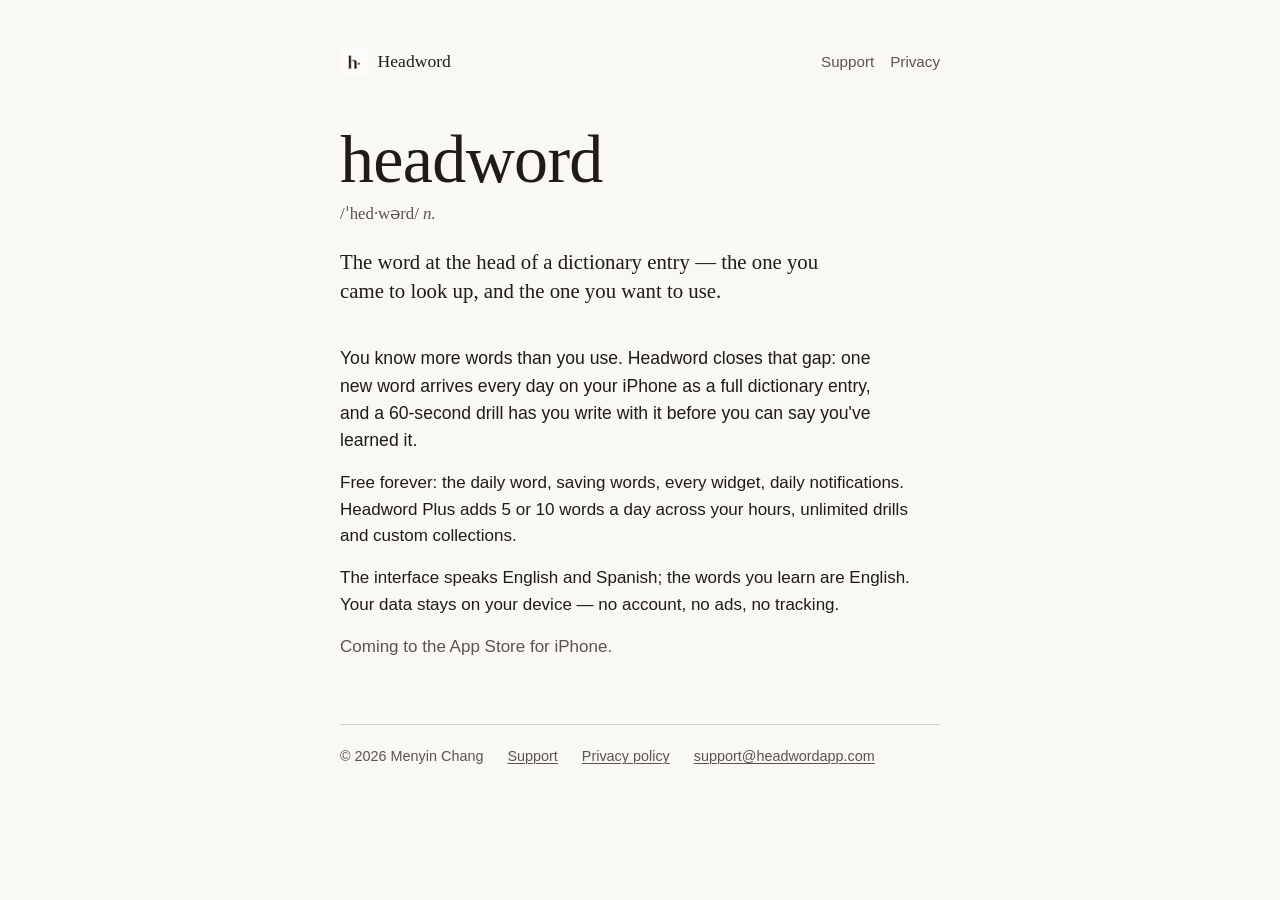
==== index.html @ 038a137e "feat: landing, support and privacy pages for headwordapp.com Co-Authored-By: Claude Fable 5 <noreply" ====
<!doctype html>
<html lang="en">
<head>
  <meta charset="utf-8">
  <meta name="viewport" content="width=device-width, initial-scale=1">
  <title>Headword</title>
  <meta name="description" content="A word a day on your Lock Screen, and a 60-second drill that makes you write with it. An English vocabulary app for iPhone.">
  <link rel="icon" href="/icon.png">
  <link rel="apple-touch-icon" href="/icon.png">
  <link rel="stylesheet" href="/style.css">
</head>
<body>
<main>
  <nav class="top" aria-label="Site">
    <a class="home" href="/" aria-current="page"><img src="/icon.png" alt="">Headword</a>
    <span class="spacer"></span>
    <a href="/support/">Support</a>
    <a href="/privacy/">Privacy</a>
  </nav>

  <section class="entry">
    <h1>headword</h1>
    <p class="apparatus">/ˈhed·wərd/ <span class="pos">n.</span></p>
    <p class="sense">The word at the head of a dictionary entry — the one you came to look up, and the one you want to use.</p>
  </section>

  <p class="lead">You know more words than you use. Headword closes that gap: one new word arrives every day on your iPhone as a full dictionary entry, and a 60-second drill has you write with it before you can say you've learned it.</p>

  <p>Free forever: the daily word, saving words, every widget, daily notifications. Headword Plus adds 5 or 10 words a day across your hours, unlimited drills and custom collections.</p>

  <p>The interface speaks English and Spanish; the words you learn are English. Your data stays on your device — no account, no ads, no tracking.</p>

  <p class="quiet">Coming to the App Store for iPhone.</p>

  <footer>
    <span>© 2026 Menyin Chang</span>
    <a href="/support/">Support</a>
    <a href="/privacy/">Privacy policy</a>
    <a href="mailto:support@headwordapp.com">support@headwordapp.com</a>
  </footer>
</main>
</body>
</html>
---- style.css ----
/* Headword — headwordapp.com
   Paper and ink, a serif for the entry, the system sans for everything around it.
   Nothing here loads from a third party: no fonts, no scripts, no analytics. */

:root {
  color-scheme: light dark;
  --paper: #faf8f4;
  --ink: #1e1b19;
  --ink-2: #59544f;
  --rule: rgba(30, 27, 25, 0.18);
  --accent: #8c2619;
  --serif: "New York", "Iowan Old Style", "Palatino Linotype", Palatino, Georgia, "Times New Roman", serif;
  --sans: -apple-system, BlinkMacSystemFont, "SF Pro Text", "Segoe UI", Helvetica, Arial, sans-serif;
}

@media (prefers-color-scheme: dark) {
  :root {
    --paper: #16130f;
    --ink: #f0ece6;
    --ink-2: #c7c2be;
    --rule: rgba(240, 236, 230, 0.2);
    --accent: #d97359;
  }
}

* { box-sizing: border-box; }

html { background: var(--paper); }

body {
  margin: 0;
  background: var(--paper);
  color: var(--ink);
  font-family: var(--sans);
  font-size: 17px;
  line-height: 1.55;
  -webkit-font-smoothing: antialiased;
}

main {
  max-width: 40rem;
  margin: 0 auto;
  padding: 3rem 1.25rem 4rem;
}

a { color: var(--accent); text-decoration-thickness: 1px; text-underline-offset: 0.15em; }
a:hover { text-decoration-thickness: 2px; }
a:focus-visible { outline: 2px solid var(--accent); outline-offset: 3px; border-radius: 2px; }

nav.top {
  display: flex;
  align-items: center;
  gap: 1rem;
  font-size: 0.95rem;
  color: var(--ink-2);
  margin-bottom: 3rem;
}
nav.top a { color: inherit; text-decoration: none; }
nav.top a:hover { color: var(--accent); }
nav.top .home { display: flex; align-items: center; gap: 0.6rem; color: var(--ink); font-family: var(--serif); font-size: 1.1rem; }
nav.top img { width: 28px; height: 28px; border-radius: 7px; }
nav.top .spacer { flex: 1; }

/* The entry: headword, respelling, part of speech, sense — typeset as a dictionary sets them. */
.entry { margin: 0 0 2.5rem; }
.entry h1 {
  font-family: var(--serif);
  font-weight: 400;
  font-size: clamp(2.6rem, 9vw, 4.25rem);
  line-height: 1.05;
  letter-spacing: -0.01em;
  margin: 0 0 0.35rem;
  text-wrap: balance;
}
.entry .apparatus {
  font-family: var(--serif);
  color: var(--ink-2);
  font-size: 1.05rem;
  margin: 0 0 1.25rem;
}
.entry .apparatus .pos { font-style: italic; }
.entry .sense {
  font-family: var(--serif);
  font-size: 1.3rem;
  line-height: 1.4;
  margin: 0;
  max-width: 32rem;
}

h1 {
  font-family: var(--serif);
  font-weight: 400;
  font-size: 2.1rem;
  line-height: 1.15;
  margin: 0 0 0.35rem;
  text-wrap: balance;
}
.dateline { color: var(--ink-2); font-size: 0.95rem; margin: 0 0 2.25rem; }

h2 {
  font-family: var(--serif);
  font-weight: 400;
  font-size: 1.35rem;
  margin: 2.25rem 0 0.6rem;
  padding-top: 1.25rem;
  border-top: 1px solid var(--rule);
}
h2:first-of-type { border-top: 0; padding-top: 0; margin-top: 1.5rem; }

p, li { max-width: 36rem; }
p { margin: 0 0 1rem; }
ul { padding-left: 1.2rem; margin: 0 0 1rem; }
li { margin: 0 0 0.4rem; }
strong { font-weight: 600; }
code { font-family: ui-monospace, "SF Mono", Menlo, monospace; font-size: 0.92em; }

.lead { font-size: 1.1rem; max-width: 34rem; }
.quiet { color: var(--ink-2); }

hr { border: 0; border-top: 1px solid var(--rule); margin: 2.5rem 0; }

footer {
  margin-top: 4rem;
  padding-top: 1.25rem;
  border-top: 1px solid var(--rule);
  color: var(--ink-2);
  font-size: 0.9rem;
  display: flex;
  flex-wrap: wrap;
  gap: 0.5rem 1.5rem;
}
footer a { color: inherit; }

@media (prefers-reduced-motion: no-preference) {
  a { transition: color 120ms ease; }
}
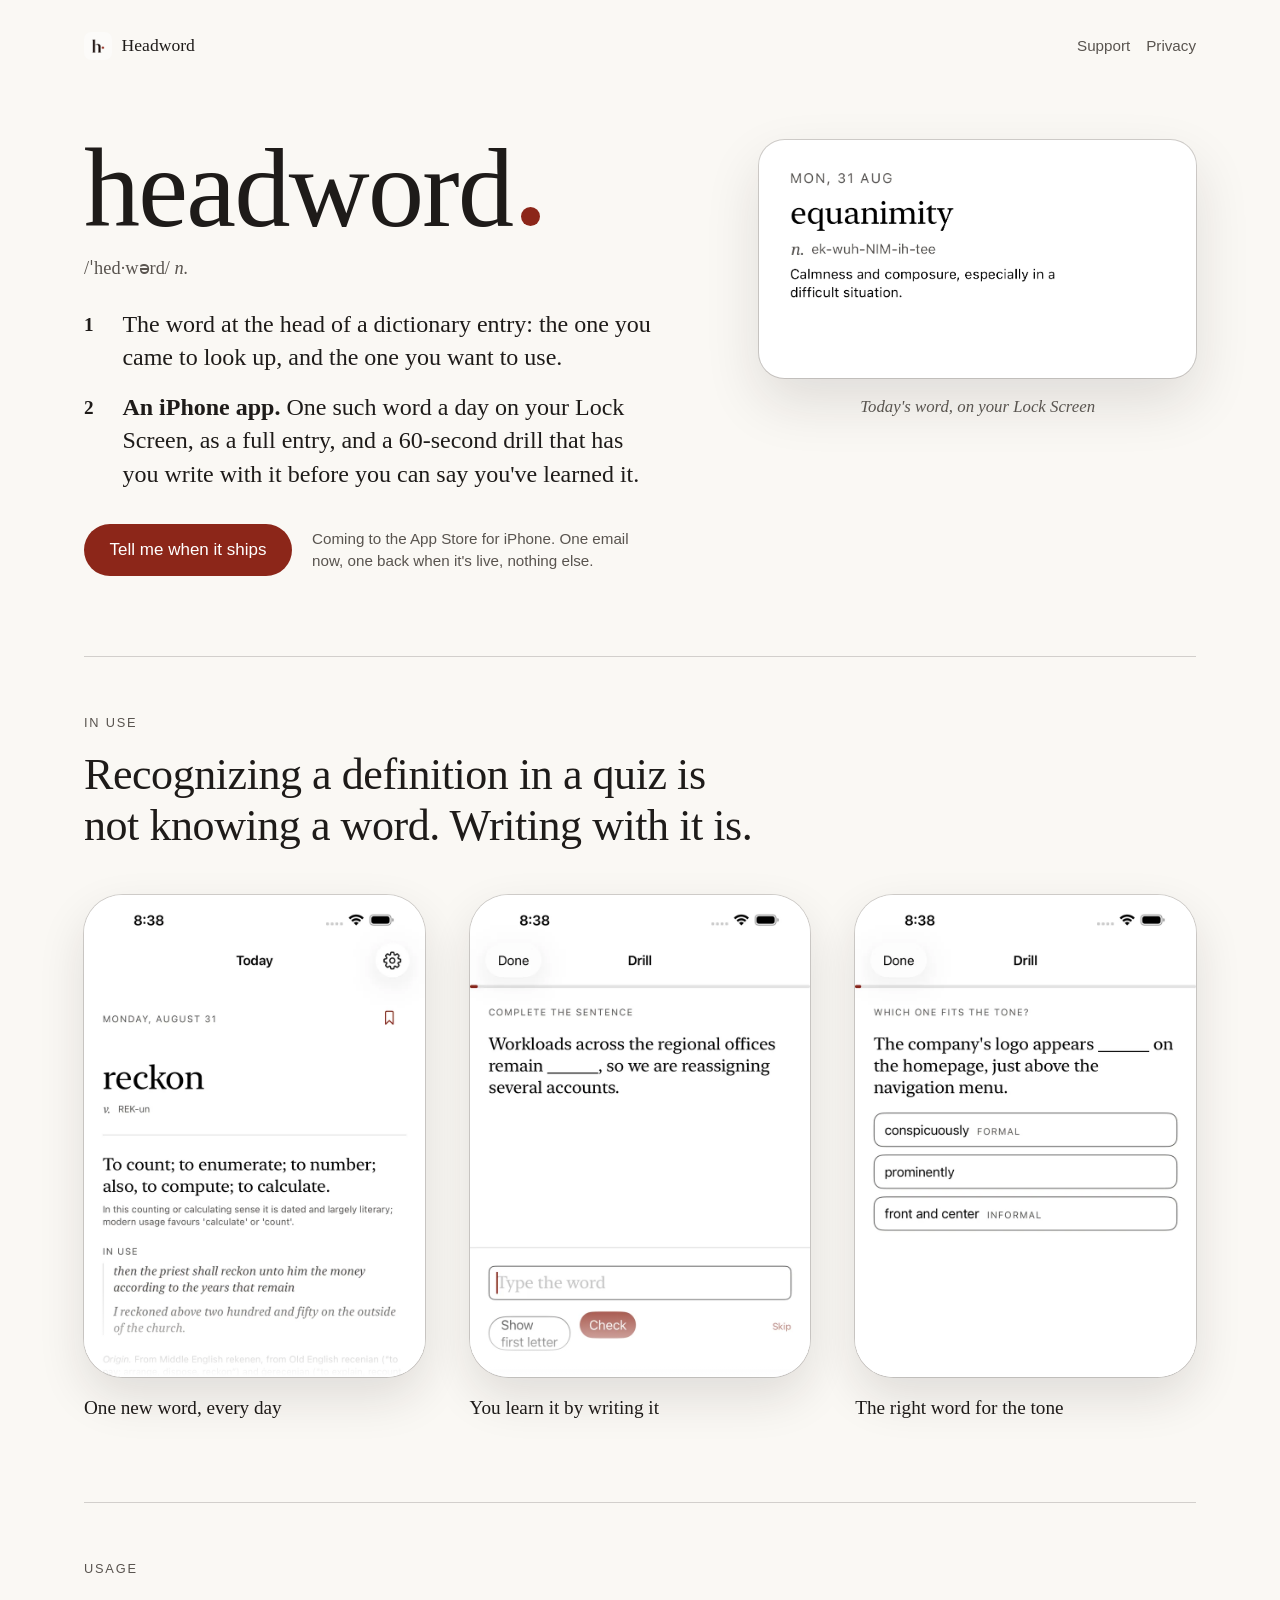
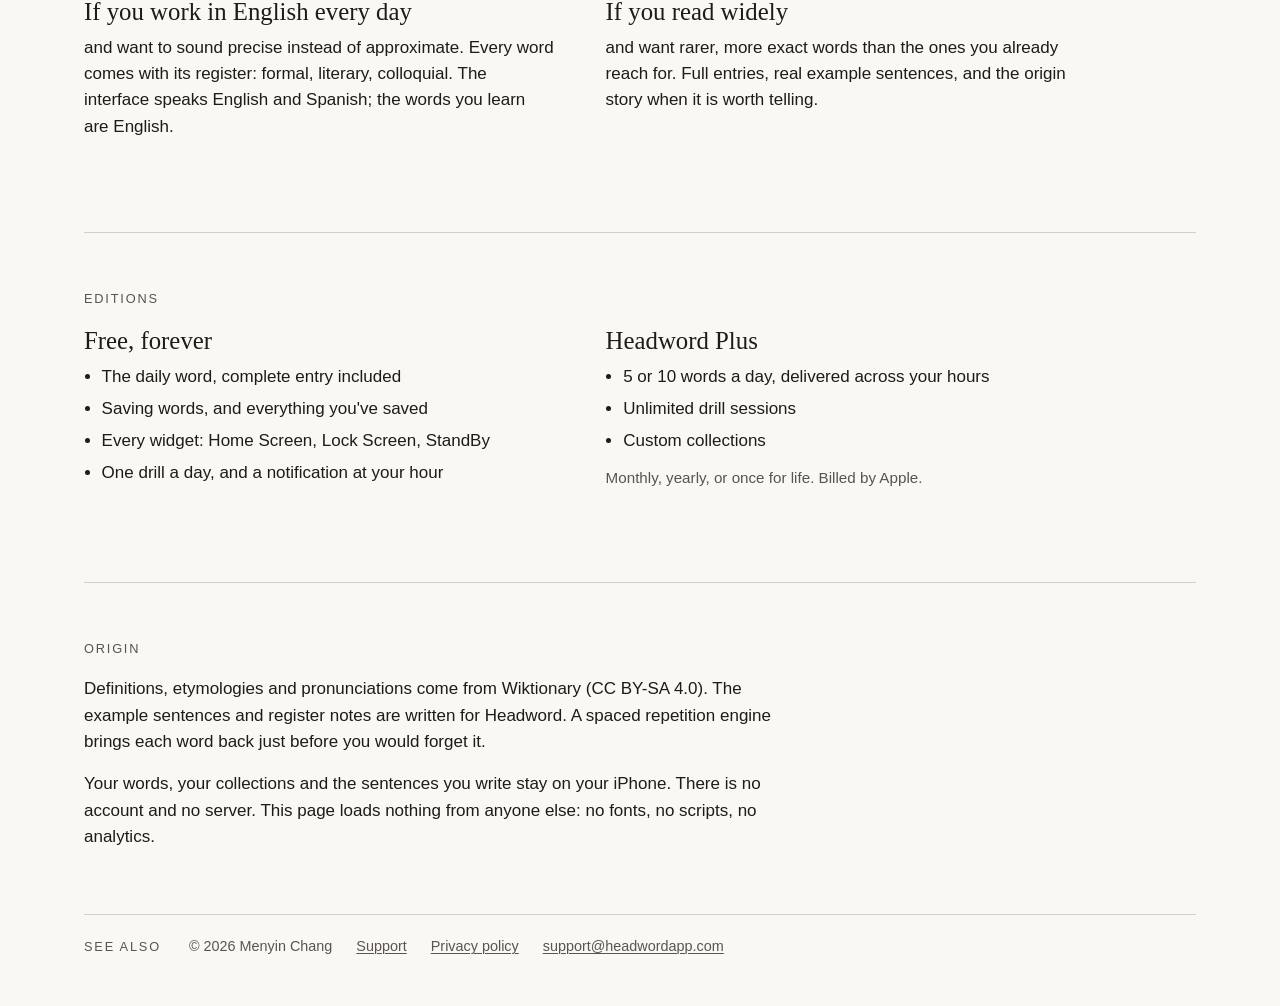
==== commit 37a1fb75: "feat(landing): typeset the page as the entry for "headword", with real screens and one action The he" ====
--- a/index.html
+++ b/index.html
@@ -3,14 +3,42 @@
 <head>
   <meta charset="utf-8">
   <meta name="viewport" content="width=device-width, initial-scale=1">
-  <title>Headword</title>
-  <meta name="description" content="A word a day on your Lock Screen, and a 60-second drill that makes you write with it. An English vocabulary app for iPhone.">
+  <title>Headword: a word a day, and a drill that makes you write with it</title>
+  <meta name="description" content="One new English word every day on your iPhone Lock Screen, as a full dictionary entry, and a 60-second drill that has you write with it. No account, no ads, no tracking.">
+  <link rel="canonical" href="https://headwordapp.com/">
+  <meta name="theme-color" content="#faf8f4" media="(prefers-color-scheme: light)">
+  <meta name="theme-color" content="#16130f" media="(prefers-color-scheme: dark)">
+  <meta property="og:type" content="website">
+  <meta property="og:site_name" content="Headword">
+  <meta property="og:title" content="Headword: a word a day, and a drill that makes you write with it">
+  <meta property="og:description" content="One new English word every day on your iPhone Lock Screen, as a full dictionary entry, and a 60-second drill that has you write with it.">
+  <meta property="og:url" content="https://headwordapp.com/">
+  <meta property="og:image" content="https://headwordapp.com/img/og.jpg">
+  <meta property="og:image:width" content="1200">
+  <meta property="og:image:height" content="630">
+  <meta property="og:image:alt" content="The Headword Lock Screen widget: Monday 31 August, equanimity, noun, calmness and composure, especially in a difficult situation.">
+  <meta name="twitter:card" content="summary_large_image">
   <link rel="icon" href="/icon.png">
   <link rel="apple-touch-icon" href="/icon.png">
   <link rel="stylesheet" href="/style.css">
+  <script type="application/ld+json">
+  {
+    "@context": "https://schema.org",
+    "@type": "MobileApplication",
+    "name": "Headword",
+    "alternateName": "Headword: Word of the Day",
+    "url": "https://headwordapp.com/",
+    "operatingSystem": "iOS",
+    "applicationCategory": "EducationalApplication",
+    "description": "One new English word every day on your iPhone Lock Screen, as a full dictionary entry, and a 60-second drill that has you write with it.",
+    "inLanguage": ["en", "es"],
+    "offers": { "@type": "Offer", "price": "0", "priceCurrency": "USD" },
+    "author": { "@type": "Person", "name": "Menyin Chang" }
+  }
+  </script>
 </head>
-<body>
-<main>
+<body class="landing">
+<main class="wide">
   <nav class="top" aria-label="Site">
     <a class="home" href="/" aria-current="page"><img src="/icon.png" alt="">Headword</a>
     <span class="spacer"></span>
@@ -18,21 +46,99 @@
     <a href="/privacy/">Privacy</a>
   </nav>
 
-  <section class="entry">
-    <h1>headword</h1>
-    <p class="apparatus">/ˈhed·wərd/ <span class="pos">n.</span></p>
-    <p class="sense">The word at the head of a dictionary entry — the one you came to look up, and the one you want to use.</p>
+  <header class="hero">
+    <div class="entry">
+      <h1 class="headword">
+        <span class="visually-hidden">headword</span>
+        <span class="bloom" aria-hidden="true"><span class="l" style="--i:0">h</span><span class="l" style="--i:1">e</span><span class="l" style="--i:2">a</span><span class="l" style="--i:3">d</span><span class="l" style="--i:4">w</span><span class="l" style="--i:5">o</span><span class="l" style="--i:6">r</span><span class="l" style="--i:7">d</span></span><span class="dot" aria-hidden="true"></span>
+      </h1>
+      <p class="apparatus">/ˈhed·wərd/ <span class="pos">n.</span></p>
+      <ol class="senses">
+        <li>
+          <span class="n" aria-hidden="true">1</span>
+          <p>The word at the head of a dictionary entry: the one you came to look up, and the one you want to use.</p>
+        </li>
+        <li>
+          <span class="n" aria-hidden="true">2</span>
+          <p><b>An iPhone app.</b> One such word a day on your Lock Screen, as a full entry, and a 60-second drill that has you write with it before you can say you've learned it.</p>
+        </li>
+      </ol>
+      <div class="cta">
+        <a class="button" href="mailto:support@headwordapp.com?subject=Tell%20me%20when%20Headword%20ships&amp;body=Please%20tell%20me%20when%20Headword%20is%20on%20the%20App%20Store.">Tell me when it ships</a>
+        <p class="quiet">Coming to the App Store for iPhone. One email now, one back when it's live, nothing else.</p>
+      </div>
+    </div>
+    <figure class="widget">
+      <div class="card"><img src="/img/widget.webp" width="987" height="465" alt="The Lock Screen widget. Monday 31 August. equanimity, noun, ek-wuh-NIM-ih-tee. Calmness and composure, especially in a difficult situation."></div>
+      <figcaption>Today's word, on your Lock Screen</figcaption>
+    </figure>
+  </header>
+
+  <section class="sec" aria-labelledby="in-use">
+    <h2 class="label" id="in-use">In use</h2>
+    <p class="statement">Recognizing a definition in a quiz is not knowing a word. Writing with it is.</p>
+    <div class="screens">
+      <figure>
+        <div class="phone"><img src="/img/today.webp" width="800" height="1130" loading="lazy" alt="The Today screen. Monday, August 31. reckon, verb, REK-un. To count; to enumerate; to number; also, to compute; to calculate. A note on usage, two example sentences, and the origin."></div>
+        <figcaption>One new word, every day</figcaption>
+      </figure>
+      <figure>
+        <div class="phone"><img src="/img/cloze.webp" width="800" height="1130" loading="lazy" alt="The drill. Complete the sentence: Workloads across the regional offices remain blank, so we are reassigning several accounts. A field to type the word, with Check, Show first letter and Skip."></div>
+        <figcaption>You learn it by writing it</figcaption>
+      </figure>
+      <figure>
+        <div class="phone"><img src="/img/register.webp" width="800" height="1130" loading="lazy" alt="The drill. Which one fits the tone? The company's logo appears blank on the homepage. Three choices: conspicuously, marked formal; prominently; front and center, marked informal."></div>
+        <figcaption>The right word for the tone</figcaption>
+      </figure>
+    </div>
   </section>
 
-  <p class="lead">You know more words than you use. Headword closes that gap: one new word arrives every day on your iPhone as a full dictionary entry, and a 60-second drill has you write with it before you can say you've learned it.</p>
+  <section class="sec" aria-labelledby="usage">
+    <h2 class="label" id="usage">Usage</h2>
+    <div class="cols">
+      <div>
+        <h3>If you work in English every day</h3>
+        <p>and want to sound precise instead of approximate. Every word comes with its register: formal, literary, colloquial. The interface speaks English and Spanish; the words you learn are English.</p>
+      </div>
+      <div>
+        <h3>If you read widely</h3>
+        <p>and want rarer, more exact words than the ones you already reach for. Full entries, real example sentences, and the origin story when it is worth telling.</p>
+      </div>
+    </div>
+  </section>
 
-  <p>Free forever: the daily word, saving words, every widget, daily notifications. Headword Plus adds 5 or 10 words a day across your hours, unlimited drills and custom collections.</p>
+  <section class="sec" aria-labelledby="editions">
+    <h2 class="label" id="editions">Editions</h2>
+    <div class="cols">
+      <div>
+        <h3>Free, forever</h3>
+        <ul>
+          <li>The daily word, complete entry included</li>
+          <li>Saving words, and everything you've saved</li>
+          <li>Every widget: Home Screen, Lock Screen, StandBy</li>
+          <li>One drill a day, and a notification at your hour</li>
+        </ul>
+      </div>
+      <div>
+        <h3>Headword Plus</h3>
+        <ul>
+          <li>5 or 10 words a day, delivered across your hours</li>
+          <li>Unlimited drill sessions</li>
+          <li>Custom collections</li>
+        </ul>
+        <p class="quiet">Monthly, yearly, or once for life. Billed by Apple.</p>
+      </div>
+    </div>
+  </section>
 
-  <p>The interface speaks English and Spanish; the words you learn are English. Your data stays on your device — no account, no ads, no tracking.</p>
+  <section class="sec origin" aria-labelledby="origin">
+    <h2 class="label" id="origin">Origin</h2>
+    <p>Definitions, etymologies and pronunciations come from Wiktionary (CC BY-SA 4.0). The example sentences and register notes are written for Headword. A spaced repetition engine brings each word back just before you would forget it.</p>
+    <p>Your words, your collections and the sentences you write stay on your iPhone. There is no account and no server. This page loads nothing from anyone else: no fonts, no scripts, no analytics.</p>
+  </section>
 
-  <p class="quiet">Coming to the App Store for iPhone.</p>
-
-  <footer>
+  <footer class="see-also">
+    <span class="label">See also</span>
     <span>© 2026 Menyin Chang</span>
     <a href="/support/">Support</a>
     <a href="/privacy/">Privacy policy</a>
--- a/style.css
+++ b/style.css
@@ -1,6 +1,7 @@
 /* Headword — headwordapp.com
    Paper and ink, a serif for the entry, the system sans for everything around it.
-   Nothing here loads from a third party: no fonts, no scripts, no analytics. */
+   Nothing here loads from a third party: no fonts, no scripts, no analytics.
+   The values are the app's own (LemmaColor, LemmaType, the icon's red). */
 
 :root {
   color-scheme: light dark;
@@ -9,7 +10,11 @@
   --ink-2: #59544f;
   --rule: rgba(30, 27, 25, 0.18);
   --accent: #8c2619;
-  --serif: "New York", "Iowan Old Style", "Palatino Linotype", Palatino, Georgia, "Times New Roman", serif;
+  --accent-hover: #6d1d12;
+  --on-accent: #ffffff;
+  --card: #ffffff;
+  --shadow: rgba(30, 27, 25, 0.12);
+  --serif: ui-serif, "New York", "Iowan Old Style", "Palatino Linotype", Palatino, Georgia, "Times New Roman", serif;
   --sans: -apple-system, BlinkMacSystemFont, "SF Pro Text", "Segoe UI", Helvetica, Arial, sans-serif;
 }
 
@@ -20,6 +25,9 @@
     --ink-2: #c7c2be;
     --rule: rgba(240, 236, 230, 0.2);
     --accent: #d97359;
+    --accent-hover: #e48a72;
+    --on-accent: #1a100d;
+    --shadow: rgba(0, 0, 0, 0.5);
   }
 }
 
@@ -42,10 +50,18 @@
   margin: 0 auto;
   padding: 3rem 1.25rem 4rem;
 }
+main.wide { max-width: 72rem; padding: 2rem 1.25rem 3rem; }
 
 a { color: var(--accent); text-decoration-thickness: 1px; text-underline-offset: 0.15em; }
-a:hover { text-decoration-thickness: 2px; }
+a:hover { text-decoration-thickness: 2px; color: var(--accent-hover); }
 a:focus-visible { outline: 2px solid var(--accent); outline-offset: 3px; border-radius: 2px; }
+
+img { max-width: 100%; height: auto; }
+
+.visually-hidden {
+  position: absolute; width: 1px; height: 1px; margin: -1px; padding: 0;
+  overflow: hidden; clip: rect(0 0 0 0); white-space: nowrap; border: 0;
+}
 
 nav.top {
   display: flex;
@@ -61,31 +77,8 @@
 nav.top img { width: 28px; height: 28px; border-radius: 7px; }
 nav.top .spacer { flex: 1; }
 
-/* The entry: headword, respelling, part of speech, sense — typeset as a dictionary sets them. */
-.entry { margin: 0 0 2.5rem; }
-.entry h1 {
-  font-family: var(--serif);
-  font-weight: 400;
-  font-size: clamp(2.6rem, 9vw, 4.25rem);
-  line-height: 1.05;
-  letter-spacing: -0.01em;
-  margin: 0 0 0.35rem;
-  text-wrap: balance;
-}
-.entry .apparatus {
-  font-family: var(--serif);
-  color: var(--ink-2);
-  font-size: 1.05rem;
-  margin: 0 0 1.25rem;
-}
-.entry .apparatus .pos { font-style: italic; }
-.entry .sense {
-  font-family: var(--serif);
-  font-size: 1.3rem;
-  line-height: 1.4;
-  margin: 0;
-  max-width: 32rem;
-}
+/* ------------------------------------------------------------------
+   Reading pages (Support, Privacy) */
 
 h1 {
   font-family: var(--serif);
@@ -131,6 +124,231 @@
 }
 footer a { color: inherit; }
 
+/* ------------------------------------------------------------------
+   The landing page: one long dictionary entry for "headword".
+   Section labels are the apparatus the app already sets (IN USE, ORIGIN). */
+
+.landing nav.top { margin-bottom: clamp(2.5rem, 6vw, 4.5rem); }
+
+.label {
+  font-family: var(--sans);
+  font-weight: 400;
+  font-size: 0.8rem;
+  letter-spacing: 0.14em;
+  text-transform: uppercase;
+  color: var(--ink-2);
+}
+.landing h2.label { margin: 0 0 1.1rem; padding: 0; border: 0; }
+
+/* The hero: the entry on the left, today's word on the Lock Screen on the right. */
+.hero {
+  display: grid;
+  grid-template-columns: minmax(0, 7fr) minmax(0, 5fr);
+  gap: clamp(2rem, 5vw, 5rem);
+  align-items: start;
+}
+
+.headword {
+  font-family: var(--serif);
+  font-weight: 400;
+  font-size: clamp(3.4rem, 9vw, 7rem);
+  line-height: 1;
+  letter-spacing: -0.015em;
+  margin: 0 0 0.6rem;
+  display: flex;
+  align-items: baseline;
+  text-wrap: initial;
+}
+.headword .bloom { display: inline-block; white-space: nowrap; }
+.headword .l { display: inline-block; }
+/* The icon's red dot, as the full stop after the headword. */
+.headword .dot {
+  display: inline-block;
+  width: 0.17em;
+  height: 0.17em;
+  border-radius: 50%;
+  background: var(--accent);
+  margin-left: 0.08em;
+  transform: translateY(-0.02em);
+}
+
+.apparatus {
+  font-family: var(--serif);
+  color: var(--ink-2);
+  font-size: 1.15rem;
+  margin: 0 0 1.6rem;
+}
+.apparatus .pos { font-style: italic; }
+
+.senses {
+  list-style: none;
+  padding: 0;
+  margin: 0 0 2rem;
+  font-family: var(--serif);
+  font-size: clamp(1.25rem, 1.05rem + 0.8vw, 1.5rem);
+  line-height: 1.4;
+  max-width: 36rem;
+}
+.senses li {
+  display: grid;
+  grid-template-columns: 1.6em 1fr;
+  margin: 0 0 1rem;
+}
+.senses .n { font-weight: 600; font-size: 0.8em; line-height: 1.75; }
+.senses p { margin: 0; max-width: none; }
+.senses b { font-weight: 600; }
+
+.cta { display: flex; align-items: center; gap: 1.25rem; flex-wrap: wrap; }
+.cta .quiet { margin: 0; font-size: 0.95rem; line-height: 1.45; max-width: 22rem; }
+
+.button {
+  display: inline-flex;
+  align-items: center;
+  justify-content: center;
+  min-height: 3.25rem;
+  padding: 0 1.6rem;
+  border-radius: 2rem;
+  background: var(--accent);
+  color: var(--on-accent);
+  font-size: 1.0625rem;
+  font-weight: 500;
+  text-decoration: none;
+  white-space: nowrap;
+}
+.button:hover { background: var(--accent-hover); color: var(--on-accent); text-decoration: none; }
+
+.widget { margin: 0.5rem 0 0; }
+.widget .card {
+  background: #ffffff;
+  border-radius: 1.6rem;
+  padding: clamp(1rem, 2.5vw, 1.9rem);
+  box-shadow: 0 1.5rem 3.5rem var(--shadow), 0 0 0 1px var(--rule);
+}
+.widget img { display: block; width: 100%; }
+.widget figcaption {
+  font-family: var(--serif);
+  font-style: italic;
+  color: var(--ink-2);
+  font-size: 1.05rem;
+  text-align: center;
+  margin: 1rem 0 0;
+}
+
+/* Sections, each opened by one hairline and its apparatus label. */
+.sec {
+  border-top: 1px solid var(--rule);
+  margin-top: clamp(3rem, 7vw, 5rem);
+  padding-top: clamp(2.25rem, 5vw, 3.5rem);
+}
+
+.statement {
+  font-family: var(--serif);
+  font-size: clamp(1.7rem, 1.2rem + 2vw, 2.75rem);
+  line-height: 1.15;
+  letter-spacing: -0.01em;
+  margin: 0 0 clamp(1.75rem, 4vw, 2.75rem);
+  max-width: 52rem;
+  text-wrap: balance;
+}
+
+/* The three screens: a row on wide viewports, a snapping strip on narrow ones. */
+.screens {
+  display: grid;
+  grid-template-columns: repeat(3, minmax(0, 1fr));
+  gap: clamp(1.5rem, 3.5vw, 3rem);
+}
+.screens figure { margin: 0; }
+.phone {
+  position: relative;
+  aspect-ratio: 800 / 1130;
+  border-radius: clamp(1.5rem, 3.5vw, 2.4rem);
+  overflow: hidden;
+  background: #ffffff;
+  box-shadow: 0 0 0 1px var(--rule), 0 1.25rem 3rem var(--shadow);
+}
+.phone img { display: block; width: 100%; height: 100%; object-fit: cover; object-position: top; }
+.phone::after {
+  content: "";
+  position: absolute;
+  left: 0; right: 0; bottom: 0;
+  height: 18%;
+  background: linear-gradient(to bottom, rgba(255, 255, 255, 0), #ffffff);
+  pointer-events: none;
+}
+.screens figcaption {
+  font-family: var(--serif);
+  font-size: 1.2rem;
+  margin: 1rem 0 0;
+}
+
+.cols {
+  display: grid;
+  grid-template-columns: repeat(2, minmax(0, 1fr));
+  gap: clamp(1.5rem, 4vw, 4rem);
+  max-width: 62rem;
+}
+.cols h3 {
+  font-family: var(--serif);
+  font-weight: 400;
+  font-size: 1.55rem;
+  line-height: 1.2;
+  margin: 0 0 0.5rem;
+}
+.cols p { margin: 0 0 0.75rem; }
+.cols ul { margin: 0 0 0.75rem; padding-left: 1.1rem; }
+.cols li { margin: 0 0 0.35rem; }
+.cols .quiet { font-size: 0.95rem; }
+
+.origin p { max-width: 44rem; }
+
+.see-also { align-items: baseline; }
+.see-also .label { margin-right: 0.25rem; }
+
+/* Narrow viewports: one column, screens in a strip you swipe. */
+@media (max-width: 60rem) {
+  .hero { grid-template-columns: 1fr; }
+  .widget { max-width: 30rem; margin-top: 0.5rem; }
+}
+@media (max-width: 44rem) {
+  .cols { grid-template-columns: 1fr; }
+  .screens {
+    display: flex;
+    gap: 1rem;
+    overflow-x: auto;
+    scroll-snap-type: x mandatory;
+    scroll-padding-inline: 1.25rem;
+    -webkit-overflow-scrolling: touch;
+    margin: 0 -1.25rem;
+    padding: 0.5rem 1.25rem 1rem;
+    scrollbar-width: none;
+  }
+  .screens::-webkit-scrollbar { display: none; }
+  .screens figure { flex: 0 0 min(72vw, 20rem); scroll-snap-align: start; }
+  .screens figcaption { font-size: 1.05rem; }
+  .cta .quiet { max-width: none; }
+}
+
+/* One page-load moment: the headword's letters bloom in, as they do on the app's welcome screen. */
 @media (prefers-reduced-motion: no-preference) {
-  a { transition: color 120ms ease; }
-}
+  a { transition: color 120ms ease, background-color 120ms ease; }
+  .headword .l {
+    opacity: 0;
+    transform: translateY(0.35em);
+    animation: bloom 700ms cubic-bezier(0.22, 1, 0.36, 1) forwards;
+    animation-delay: calc(80ms + var(--i) * 45ms);
+  }
+  .headword .dot {
+    opacity: 0;
+    animation: bloom 500ms cubic-bezier(0.22, 1, 0.36, 1) forwards;
+    animation-delay: 560ms;
+  }
+  .widget {
+    opacity: 0;
+    transform: translateY(0.75rem);
+    animation: bloom 800ms cubic-bezier(0.22, 1, 0.36, 1) forwards;
+    animation-delay: 700ms;
+  }
+  @keyframes bloom {
+    to { opacity: 1; transform: none; }
+  }
+}
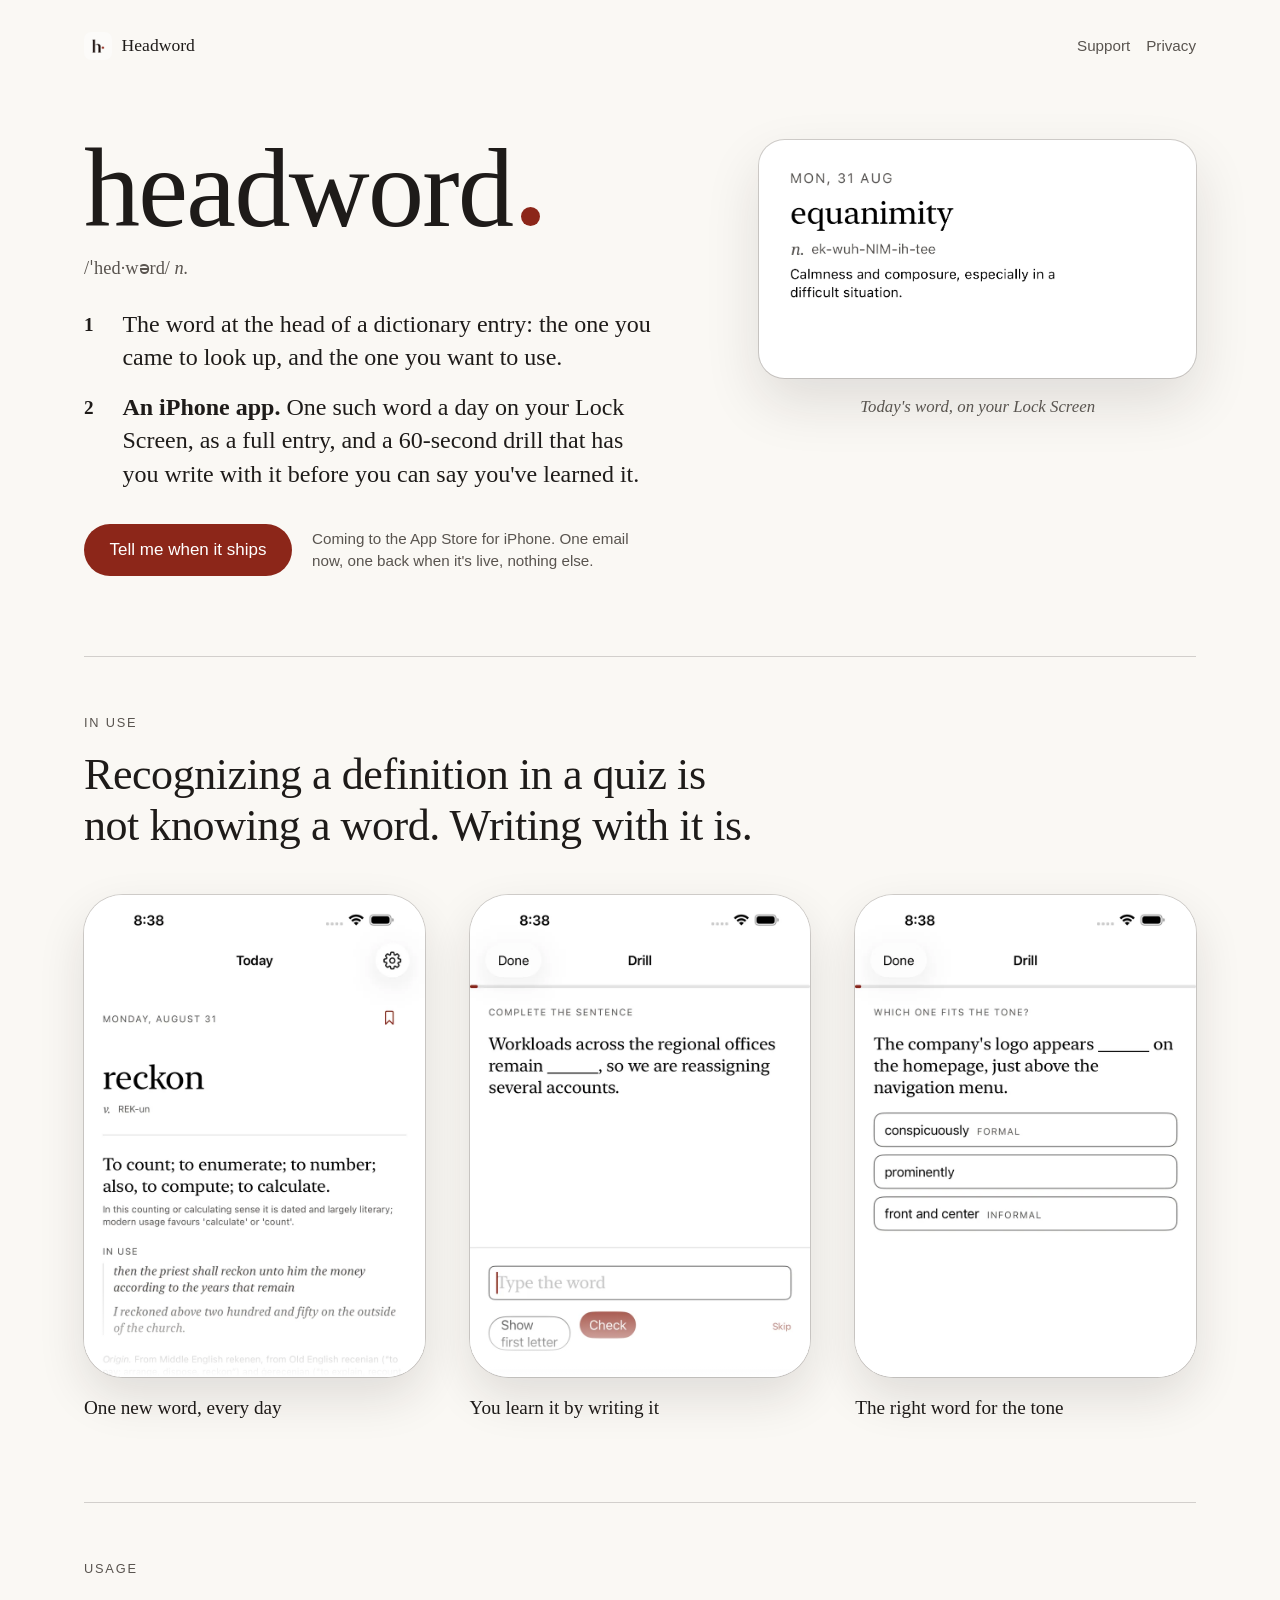
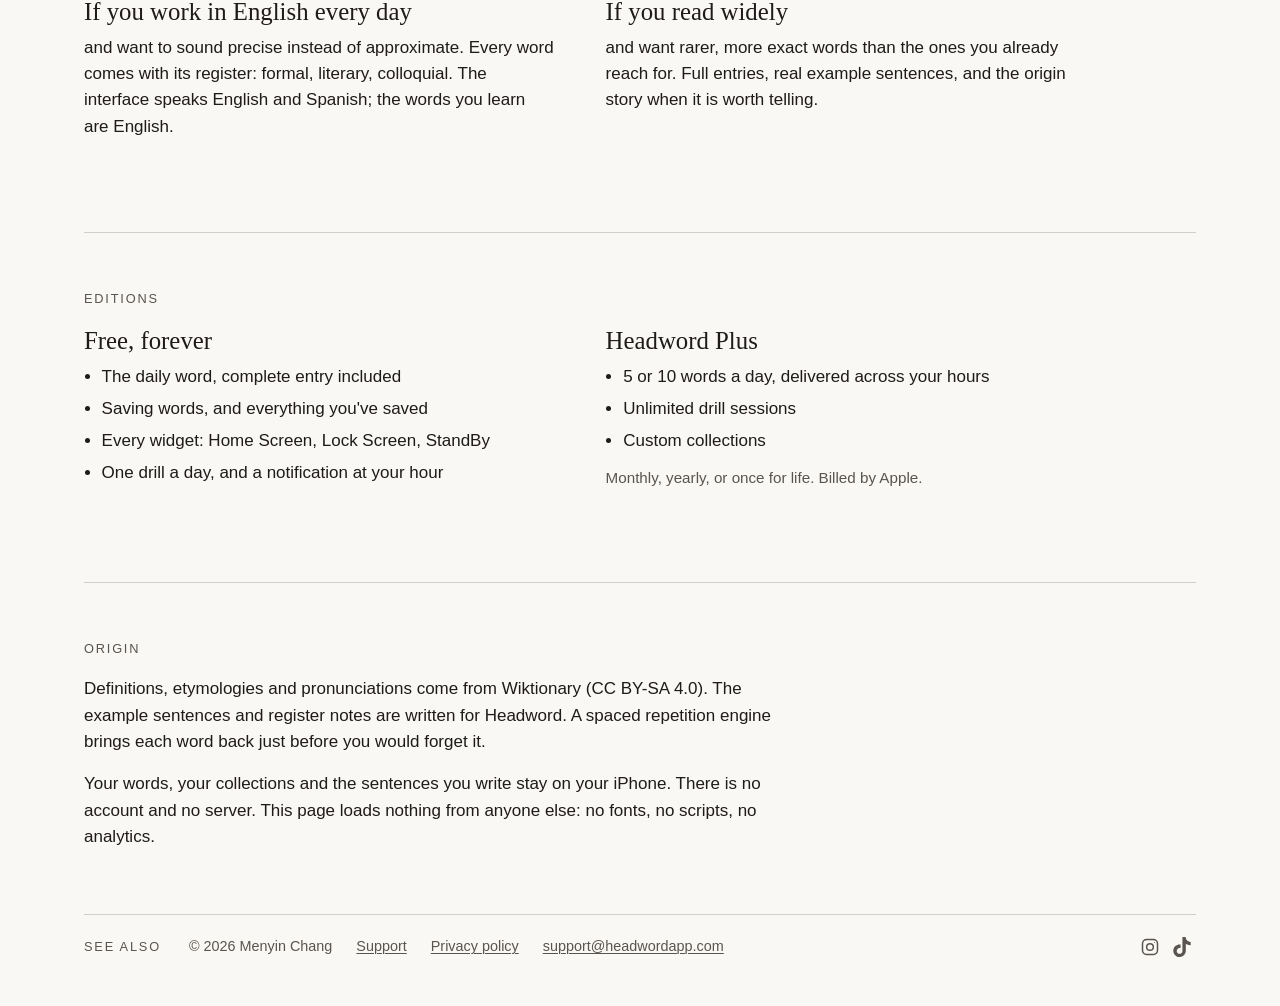
==== commit 311324ce: "feat(site): /ig and /tt redirects, and the two profiles in every footer Four meta-refresh pages (/ig" ====
--- a/index.html
+++ b/index.html
@@ -143,6 +143,7 @@
     <a href="/support/">Support</a>
     <a href="/privacy/">Privacy policy</a>
     <a href="mailto:support@headwordapp.com">support@headwordapp.com</a>
+    <span class="social"><a class="icon" href="https://www.instagram.com/headword.app/" rel="me" aria-label="Headword on Instagram, @headword.app"><svg viewBox="0 0 24 24" width="20" height="20" aria-hidden="true" focusable="false" fill="none" stroke="currentColor" stroke-width="1.8" stroke-linecap="round"><rect x="3" y="3" width="18" height="18" rx="5"/><circle cx="12" cy="12" r="4"/><circle cx="17.3" cy="6.7" r="0.6" fill="currentColor" stroke="none"/></svg></a><a class="icon" href="https://www.tiktok.com/@headword.app" rel="me" aria-label="Headword on TikTok, @headword.app"><svg viewBox="0 0 24 24" width="20" height="20" aria-hidden="true" focusable="false" fill="currentColor"><path d="M12.525.02c1.31-.02 2.61-.01 3.91-.02.08 1.53.63 3.09 1.75 4.17 1.12 1.11 2.7 1.62 4.24 1.79v4.03c-1.44-.05-2.89-.35-4.2-.97-.57-.26-1.1-.59-1.62-.93-.01 2.92.01 5.84-.02 8.75-.08 1.4-.54 2.79-1.35 3.94-1.31 1.92-3.58 3.17-5.91 3.21-1.43.08-2.86-.31-4.08-1.03-2.02-1.19-3.44-3.37-3.65-5.71-.02-.5-.03-1-.01-1.49.18-1.9 1.12-3.72 2.58-4.96 1.66-1.44 3.98-2.13 6.15-1.72.02 1.48-.04 2.96-.04 4.44-.99-.32-2.15-.23-3.02.37-.63.41-1.11 1.04-1.36 1.75-.21.51-.15 1.07-.14 1.61.24 1.64 1.82 3.02 3.5 2.87 1.12-.01 2.19-.66 2.77-1.61.19-.33.4-.67.41-1.06.1-1.79.06-3.57.07-5.36.01-4.03-.01-8.05.02-12.07z"/></svg></a></span>
   </footer>
 </main>
 </body>
--- a/style.css
+++ b/style.css
@@ -124,6 +124,23 @@
 }
 footer a { color: inherit; }
 
+/* The two profiles, as glyphs at the end of the footer row: quiet ink, the accent on
+   hover, drawn inline so nothing loads from elsewhere. Each is a 44px target around a
+   20px glyph, pulled in by negative margins so the row keeps its rhythm. */
+footer .social { display: inline-flex; gap: 0.25rem; align-self: center; margin-left: auto; }
+footer .social .icon {
+  display: inline-flex;
+  align-items: center;
+  justify-content: center;
+  width: 2.75rem;
+  height: 2.75rem;
+  margin: -0.75rem -0.5rem;
+  border-radius: 50%;
+  text-decoration: none;
+}
+footer .social .icon:hover { color: var(--accent); }
+footer .social svg { display: block; }
+
 /* ------------------------------------------------------------------
    The landing page: one long dictionary entry for "headword".
    Section labels are the apparatus the app already sets (IN USE, ORIGIN). */
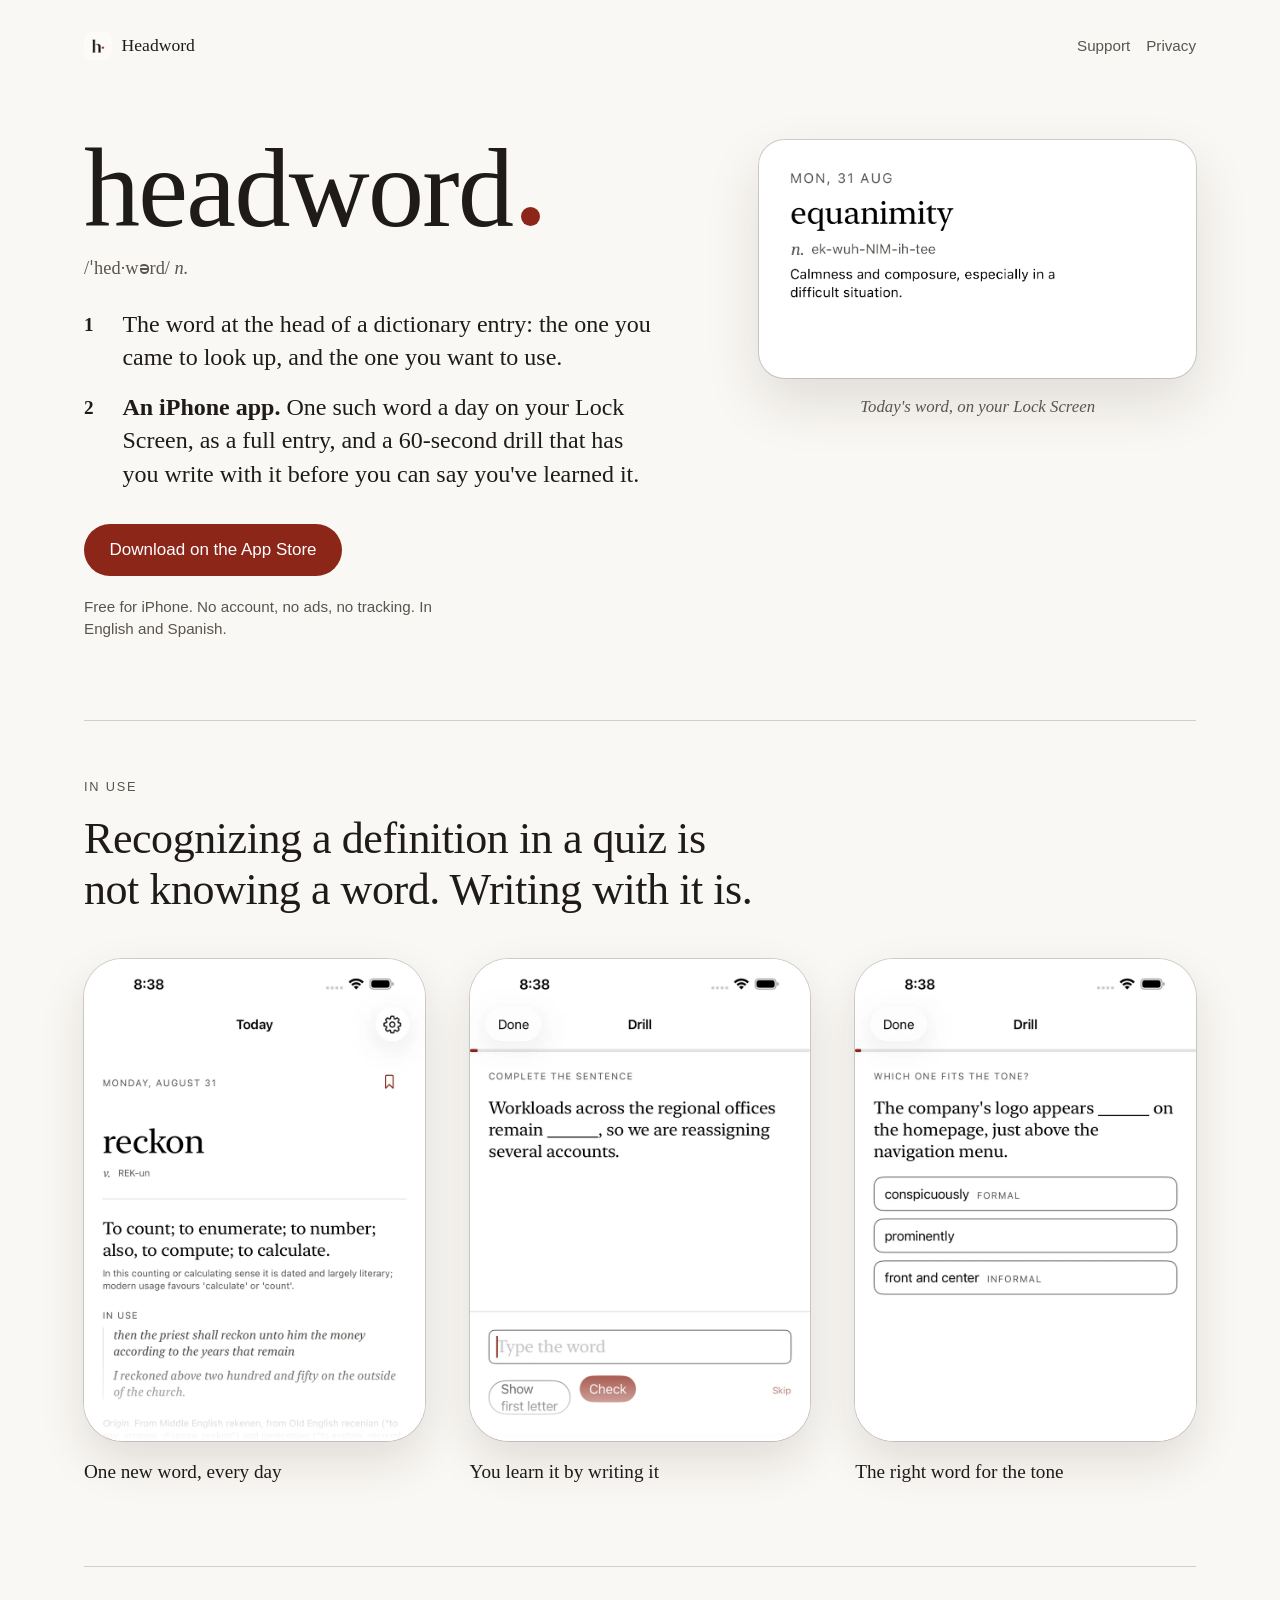
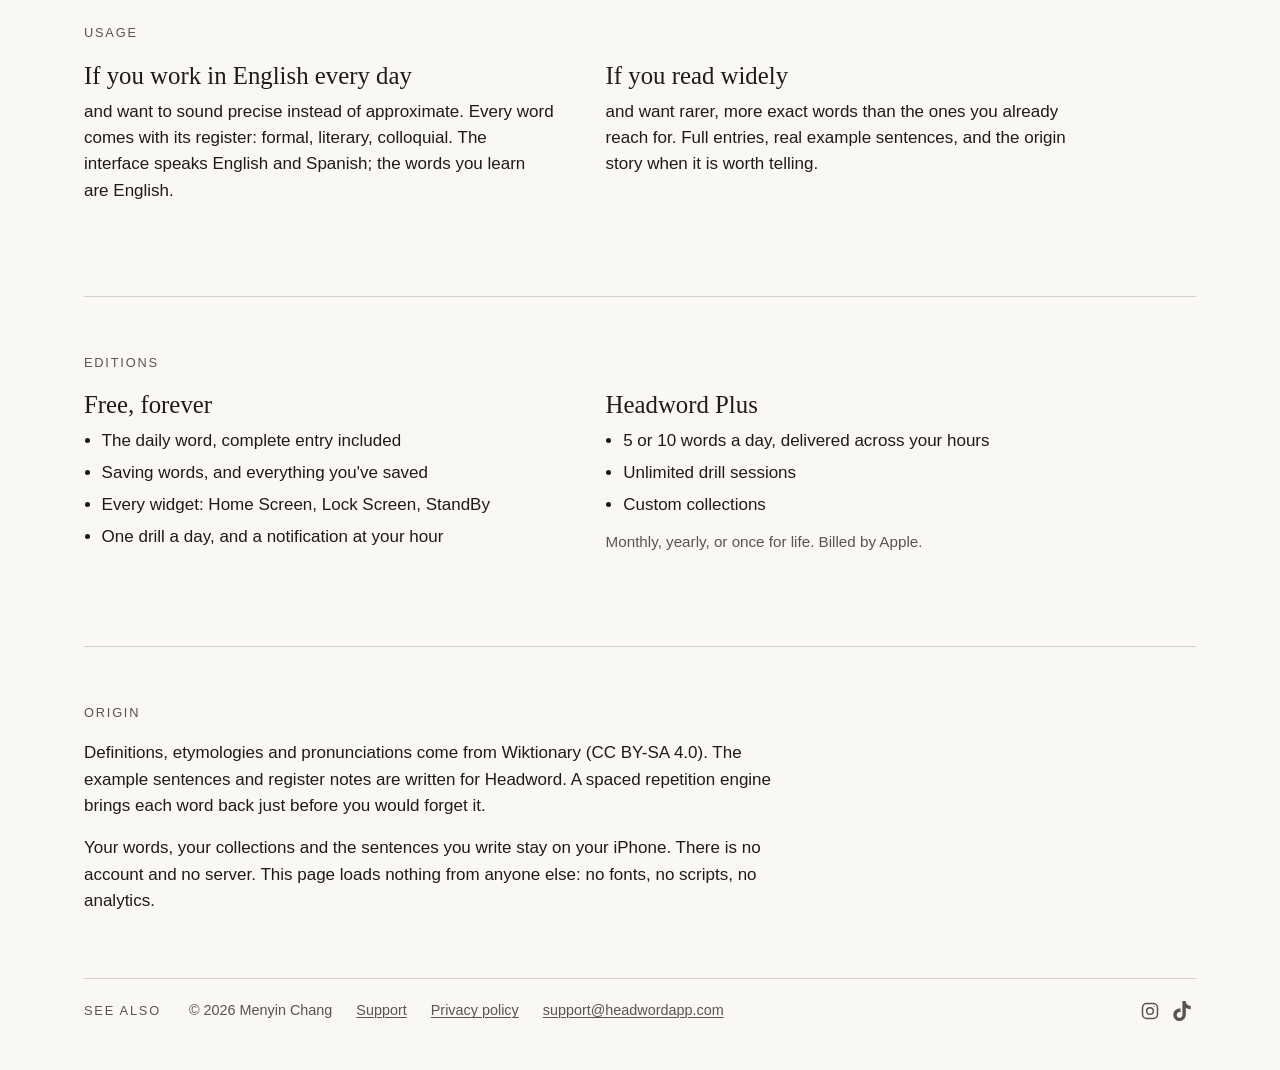
==== commit b3df7c17: "feat(site): the App Store link as the landing page's one action, and /appstore Headword 1.0 released" ====
--- a/index.html
+++ b/index.html
@@ -18,6 +18,7 @@
   <meta property="og:image:height" content="630">
   <meta property="og:image:alt" content="The Headword Lock Screen widget: Monday 31 August, equanimity, noun, calmness and composure, especially in a difficult situation.">
   <meta name="twitter:card" content="summary_large_image">
+  <meta name="apple-itunes-app" content="app-id=6807881378">
   <link rel="icon" href="/icon.png">
   <link rel="apple-touch-icon" href="/icon.png">
   <link rel="stylesheet" href="/style.css">
@@ -30,6 +31,7 @@
     "url": "https://headwordapp.com/",
     "operatingSystem": "iOS",
     "applicationCategory": "EducationalApplication",
+    "installUrl": "https://apps.apple.com/app/id6807881378",
     "description": "One new English word every day on your iPhone Lock Screen, as a full dictionary entry, and a 60-second drill that has you write with it.",
     "inLanguage": ["en", "es"],
     "offers": { "@type": "Offer", "price": "0", "priceCurrency": "USD" },
@@ -64,8 +66,8 @@
         </li>
       </ol>
       <div class="cta">
-        <a class="button" href="mailto:support@headwordapp.com?subject=Tell%20me%20when%20Headword%20ships&amp;body=Please%20tell%20me%20when%20Headword%20is%20on%20the%20App%20Store.">Tell me when it ships</a>
-        <p class="quiet">Coming to the App Store for iPhone. One email now, one back when it's live, nothing else.</p>
+        <a class="button" href="https://apps.apple.com/app/id6807881378">Download on the App Store</a>
+        <p class="quiet">Free for iPhone. No account, no ads, no tracking. In English and Spanish.</p>
       </div>
     </div>
     <figure class="widget">
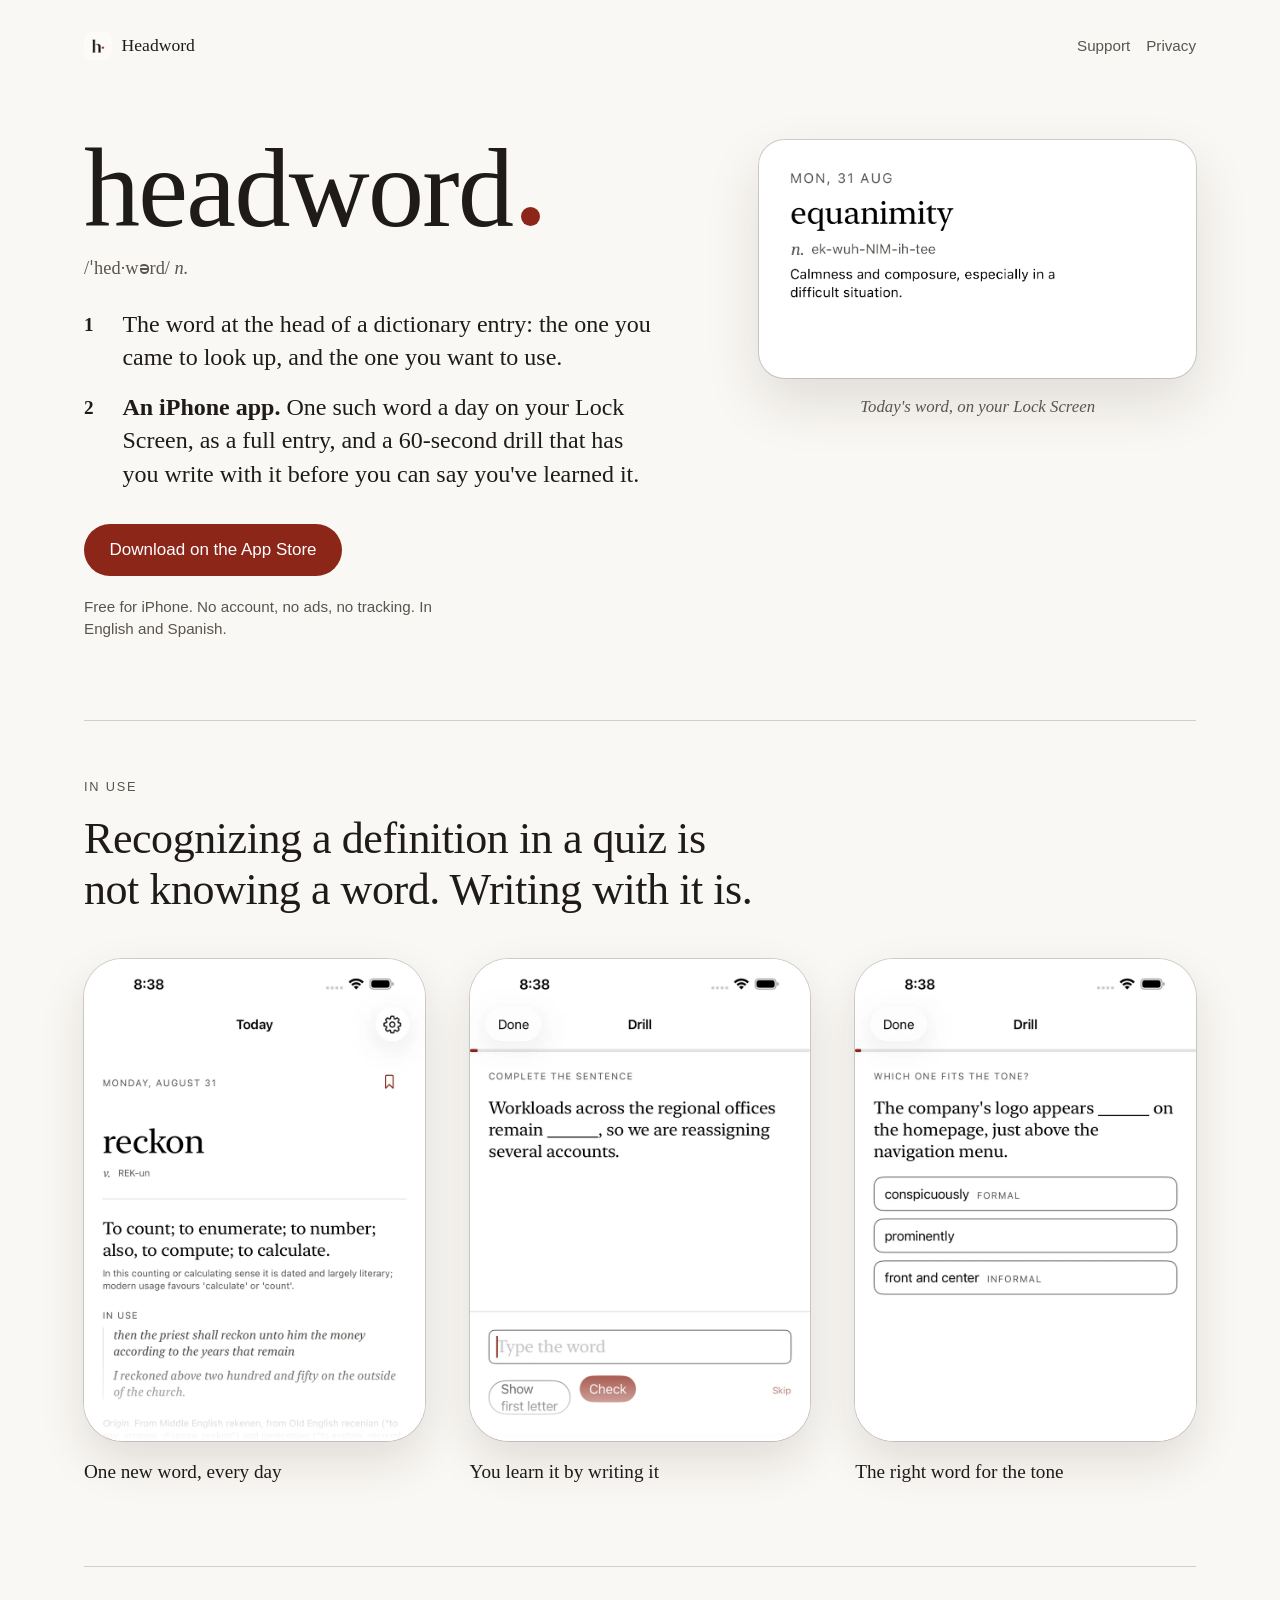
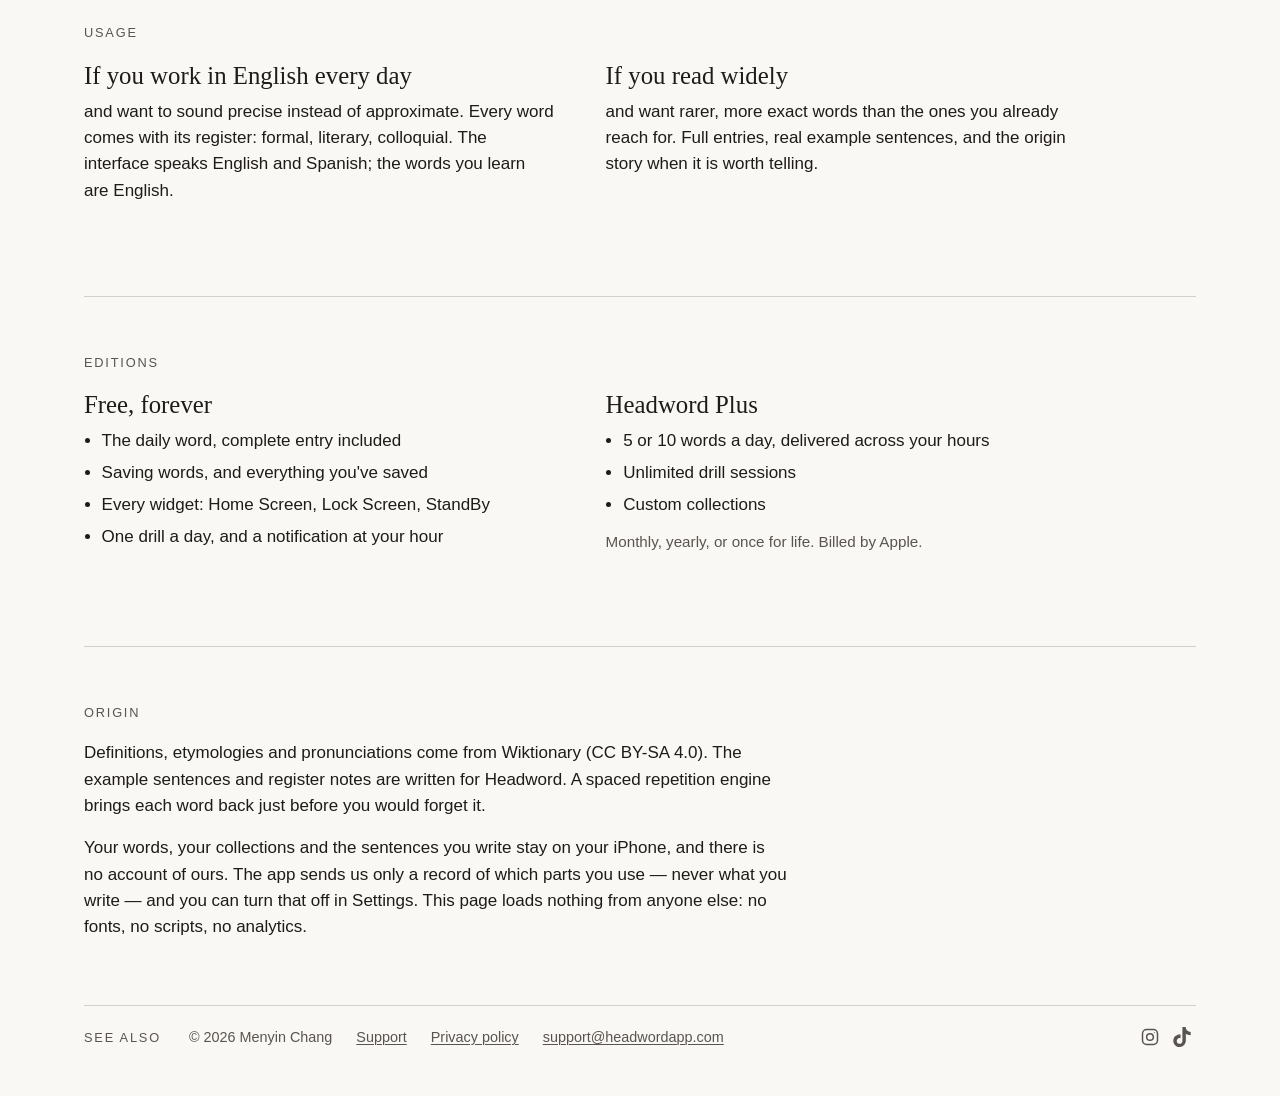
==== commit 30cd30ff: "feat(site): usage dashboard at /stats/, and the privacy page's usage data section /stats/ is one sel" ====
--- a/index.html
+++ b/index.html
@@ -136,7 +136,7 @@
   <section class="sec origin" aria-labelledby="origin">
     <h2 class="label" id="origin">Origin</h2>
     <p>Definitions, etymologies and pronunciations come from Wiktionary (CC BY-SA 4.0). The example sentences and register notes are written for Headword. A spaced repetition engine brings each word back just before you would forget it.</p>
-    <p>Your words, your collections and the sentences you write stay on your iPhone. There is no account and no server. This page loads nothing from anyone else: no fonts, no scripts, no analytics.</p>
+    <p>Your words, your collections and the sentences you write stay on your iPhone, and there is no account of ours. The app sends us only a record of which parts you use — never what you write — and you can turn that off in Settings. This page loads nothing from anyone else: no fonts, no scripts, no analytics.</p>
   </section>
 
   <footer class="see-also">
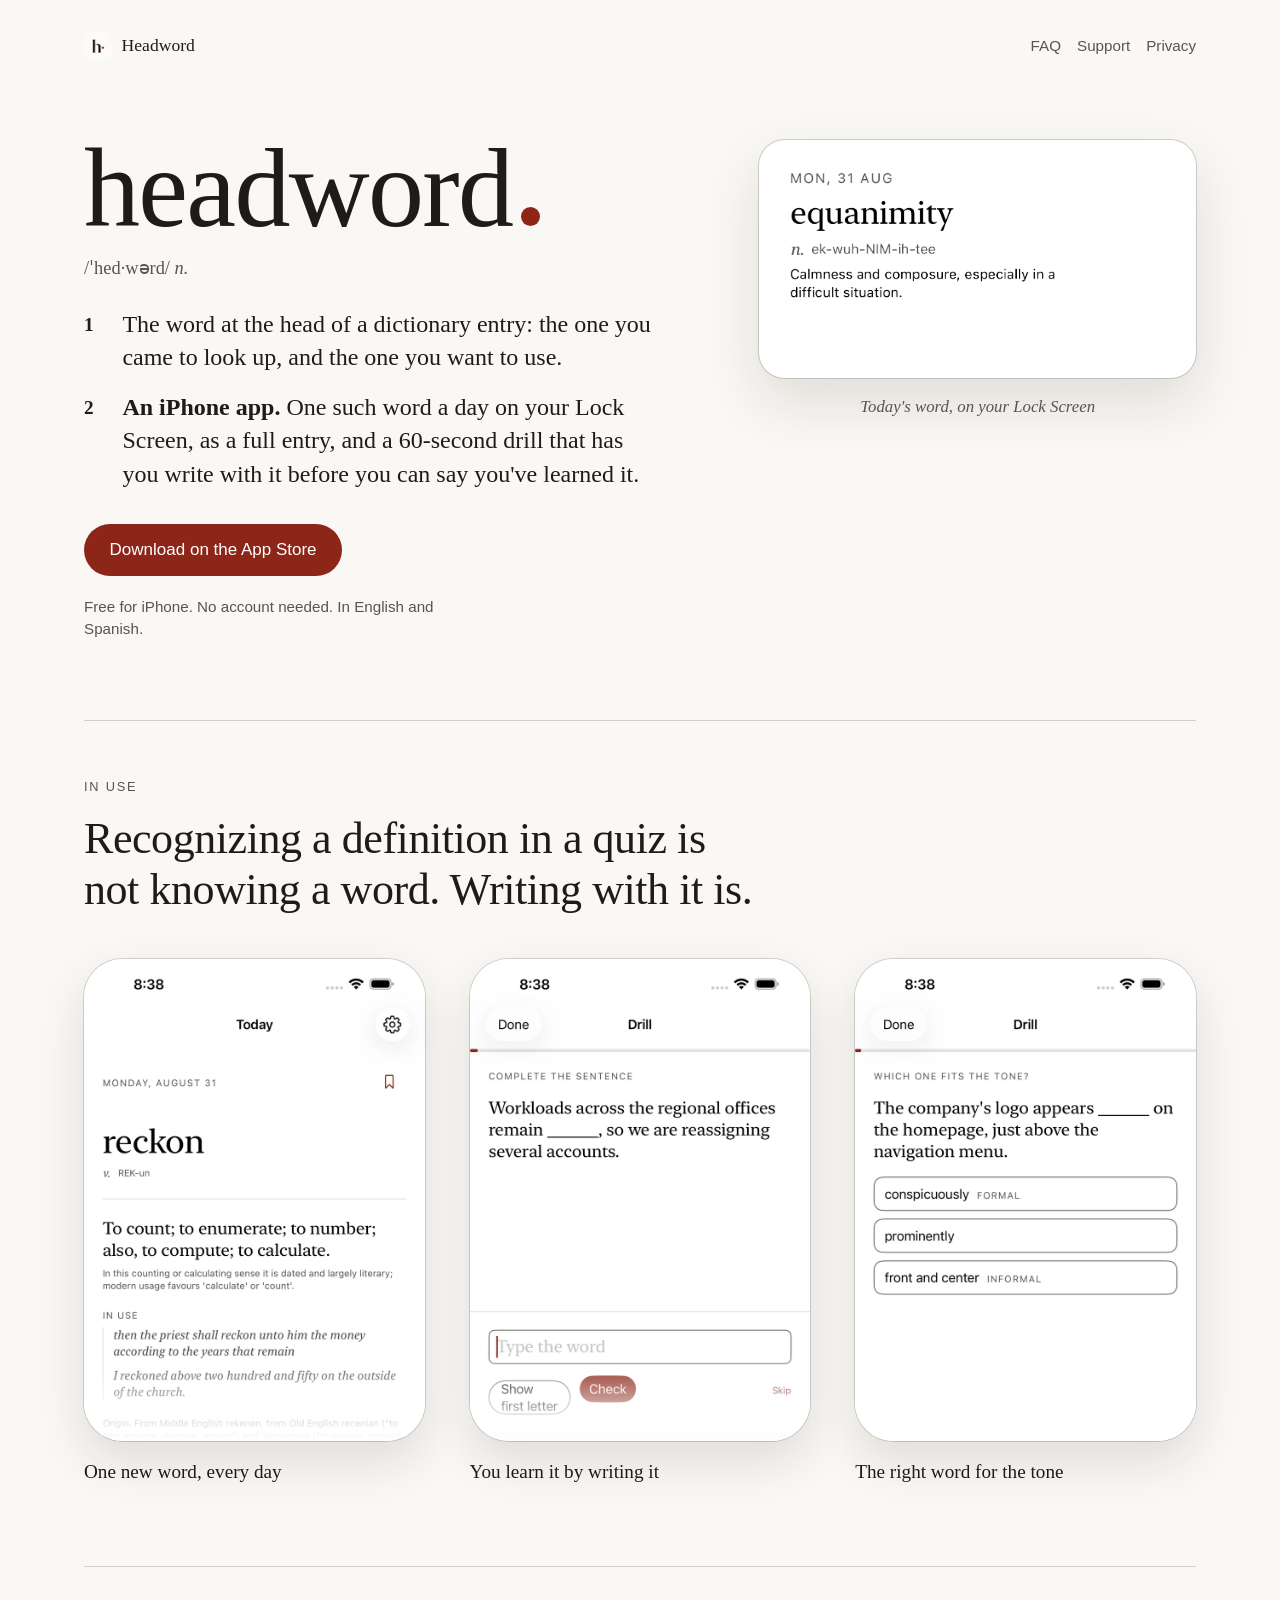
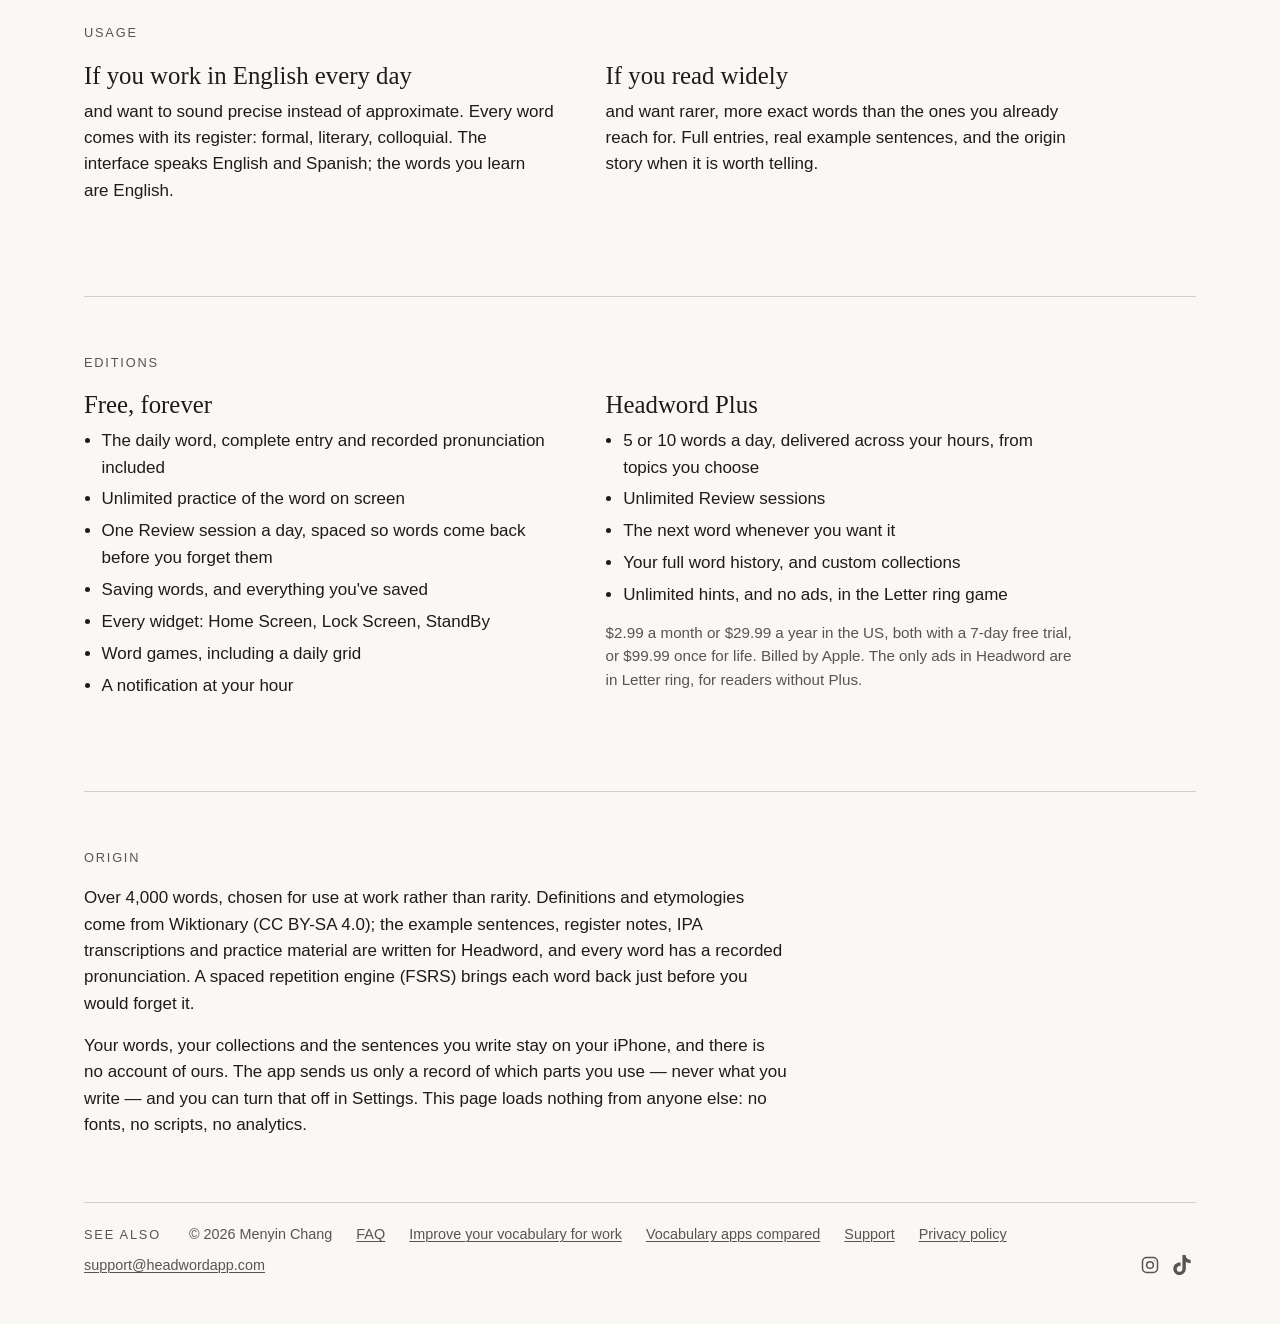
==== commit 858e8298: "feat(site): FAQ, two guides and machine-readable files for AI search; correct stale claims ChatGPT r" ====
--- a/index.html
+++ b/index.html
@@ -4,7 +4,7 @@
   <meta charset="utf-8">
   <meta name="viewport" content="width=device-width, initial-scale=1">
   <title>Headword: a word a day, and a drill that makes you write with it</title>
-  <meta name="description" content="One new English word every day on your iPhone Lock Screen, as a full dictionary entry, and a 60-second drill that has you write with it. No account, no ads, no tracking.">
+  <meta name="description" content="One new English word every day on your iPhone Lock Screen, as a full dictionary entry, and practice that has you type it, say it and write with it. For people who already work in English. No account needed.">
   <link rel="canonical" href="https://headwordapp.com/">
   <meta name="theme-color" content="#faf8f4" media="(prefers-color-scheme: light)">
   <meta name="theme-color" content="#16130f" media="(prefers-color-scheme: dark)">
@@ -29,12 +29,17 @@
     "name": "Headword",
     "alternateName": "Headword: Word of the Day",
     "url": "https://headwordapp.com/",
-    "operatingSystem": "iOS",
     "applicationCategory": "EducationalApplication",
     "installUrl": "https://apps.apple.com/app/id6807881378",
-    "description": "One new English word every day on your iPhone Lock Screen, as a full dictionary entry, and a 60-second drill that has you write with it.",
+    "description": "One new English word every day on your iPhone Lock Screen, as a full dictionary entry, and practice that has you type it, say it and write with it, with spaced repetition. For non-native professionals who work in English.",
     "inLanguage": ["en", "es"],
-    "offers": { "@type": "Offer", "price": "0", "priceCurrency": "USD" },
+    "offers": [
+      { "@type": "Offer", "name": "Free", "price": "0", "priceCurrency": "USD" },
+      { "@type": "Offer", "name": "Headword Plus, monthly", "price": "2.99", "priceCurrency": "USD" },
+      { "@type": "Offer", "name": "Headword Plus, yearly", "price": "29.99", "priceCurrency": "USD" },
+      { "@type": "Offer", "name": "Headword Plus, lifetime", "price": "99.99", "priceCurrency": "USD" }
+    ],
+    "operatingSystem": "iOS 18 or later",
     "author": { "@type": "Person", "name": "Menyin Chang" }
   }
   </script>
@@ -44,6 +49,7 @@
   <nav class="top" aria-label="Site">
     <a class="home" href="/" aria-current="page"><img src="/icon.png" alt="">Headword</a>
     <span class="spacer"></span>
+    <a href="/faq/">FAQ</a>
     <a href="/support/">Support</a>
     <a href="/privacy/">Privacy</a>
   </nav>
@@ -67,7 +73,7 @@
       </ol>
       <div class="cta">
         <a class="button" href="https://apps.apple.com/app/id6807881378">Download on the App Store</a>
-        <p class="quiet">Free for iPhone. No account, no ads, no tracking. In English and Spanish.</p>
+        <p class="quiet">Free for iPhone. No account needed. In English and Spanish.</p>
       </div>
     </div>
     <figure class="widget">
@@ -115,33 +121,41 @@
       <div>
         <h3>Free, forever</h3>
         <ul>
-          <li>The daily word, complete entry included</li>
+          <li>The daily word, complete entry and recorded pronunciation included</li>
+          <li>Unlimited practice of the word on screen</li>
+          <li>One Review session a day, spaced so words come back before you forget them</li>
           <li>Saving words, and everything you've saved</li>
           <li>Every widget: Home Screen, Lock Screen, StandBy</li>
-          <li>One drill a day, and a notification at your hour</li>
+          <li>Word games, including a daily grid</li>
+          <li>A notification at your hour</li>
         </ul>
       </div>
       <div>
         <h3>Headword Plus</h3>
         <ul>
-          <li>5 or 10 words a day, delivered across your hours</li>
-          <li>Unlimited drill sessions</li>
-          <li>Custom collections</li>
+          <li>5 or 10 words a day, delivered across your hours, from topics you choose</li>
+          <li>Unlimited Review sessions</li>
+          <li>The next word whenever you want it</li>
+          <li>Your full word history, and custom collections</li>
+          <li>Unlimited hints, and no ads, in the Letter ring game</li>
         </ul>
-        <p class="quiet">Monthly, yearly, or once for life. Billed by Apple.</p>
+        <p class="quiet">$2.99 a month or $29.99 a year in the US, both with a 7-day free trial, or $99.99 once for life. Billed by Apple. The only ads in Headword are in Letter ring, for readers without Plus.</p>
       </div>
     </div>
   </section>
 
   <section class="sec origin" aria-labelledby="origin">
     <h2 class="label" id="origin">Origin</h2>
-    <p>Definitions, etymologies and pronunciations come from Wiktionary (CC BY-SA 4.0). The example sentences and register notes are written for Headword. A spaced repetition engine brings each word back just before you would forget it.</p>
+    <p>Over 4,000 words, chosen for use at work rather than rarity. Definitions and etymologies come from Wiktionary (CC BY-SA 4.0); the example sentences, register notes, IPA transcriptions and practice material are written for Headword, and every word has a recorded pronunciation. A spaced repetition engine (FSRS) brings each word back just before you would forget it.</p>
     <p>Your words, your collections and the sentences you write stay on your iPhone, and there is no account of ours. The app sends us only a record of which parts you use — never what you write — and you can turn that off in Settings. This page loads nothing from anyone else: no fonts, no scripts, no analytics.</p>
   </section>
 
   <footer class="see-also">
     <span class="label">See also</span>
     <span>© 2026 Menyin Chang</span>
+    <a href="/faq/">FAQ</a>
+    <a href="/guides/improve-english-vocabulary-for-work/">Improve your vocabulary for work</a>
+    <a href="/guides/vocabulary-apps-for-work/">Vocabulary apps compared</a>
     <a href="/support/">Support</a>
     <a href="/privacy/">Privacy policy</a>
     <a href="mailto:support@headwordapp.com">support@headwordapp.com</a>
--- a/style.css
+++ b/style.css
@@ -112,6 +112,17 @@
 
 hr { border: 0; border-top: 1px solid var(--rule); margin: 2.5rem 0; }
 
+/* Guides: a comparison set as ruled rows, the way a dictionary sets a usage table. Scrolls inside
+   its own box on a phone rather than pushing the page sideways. */
+.table-wrap { overflow-x: auto; margin: 1.5rem 0 2rem; }
+table { border-collapse: collapse; width: 100%; min-width: 34rem; font-size: 0.95rem; }
+th, td { text-align: left; vertical-align: top; padding: 0.7rem 0.9rem 0.7rem 0; border-bottom: 1px solid var(--rule); }
+th { font-size: 0.8rem; letter-spacing: .14em; text-transform: uppercase; font-weight: 500; color: var(--ink-2); }
+td:first-child { font-family: ui-serif, "New York", "Iowan Old Style", "Palatino Linotype", Palatino, Georgia, "Times New Roman", serif; font-size: 1.05rem; white-space: nowrap; }
+dl.faq dt { font-family: ui-serif, "New York", "Iowan Old Style", "Palatino Linotype", Palatino, Georgia, "Times New Roman", serif; font-size: 1.25rem; margin-top: 1.8rem; }
+dl.faq dd { margin: 0.4rem 0 0; }
+.verdict { border-left: 2px solid var(--accent); padding-left: 1rem; }
+
 footer {
   margin-top: 4rem;
   padding-top: 1.25rem;
